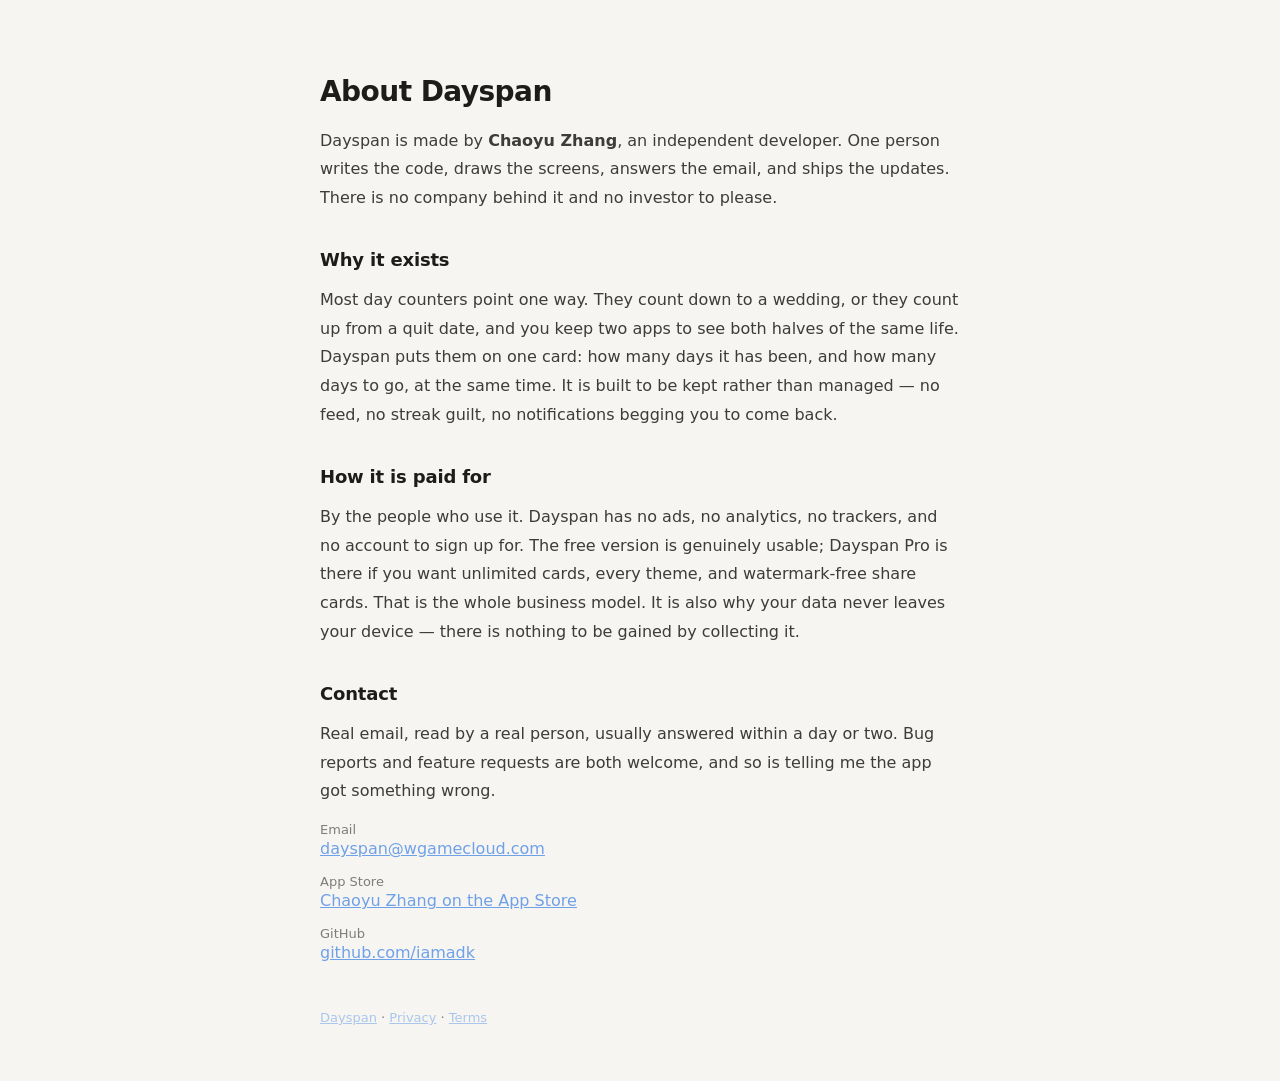
==== about/index.html @ b35eb451 "新增 /terms/ 与 /about/ 两页，联系方式统一为域名邮箱 Tier 2 达标：自有 ToS 页、真实姓名 + 可核实渠道、域名邮箱。 四页互相加页脚导航。  Co-Authored-By" ====
<!DOCTYPE html>
<html lang="en">
<head>
<meta charset="utf-8">
<meta name="viewport" content="width=device-width, initial-scale=1">
<title>Dayspan — About</title>
<style>
:root{--bg:#F6F5F1;--ink:#1D1C19;--warm:#E8956B;--cool:#6FA1E8}
@media(prefers-color-scheme:dark){:root{--bg:#0D0E12;--ink:#F2F1EC}}
body{margin:0;background:var(--bg);color:var(--ink);font-family:-apple-system,system-ui,sans-serif}
main{max-width:640px;margin:0 auto;padding:56px 24px}
h1{font-size:28px;letter-spacing:-.02em}
h2{font-size:18px;margin-top:36px;letter-spacing:-.01em}
p,li{line-height:1.8;opacity:.85;font-size:16px}
a{color:var(--cool)}
dl{margin:0}
dt{font-size:13px;opacity:.55;margin-top:16px}
dd{margin:2px 0 0;font-size:16px}
footer{margin-top:48px;font-size:13px;opacity:.55}
</style>
</head>
<body>
<main>
<h1>About Dayspan</h1>

<p>Dayspan is made by <strong>Chaoyu Zhang</strong>, an independent developer. One person writes the code, draws the screens, answers the email, and ships the updates. There is no company behind it and no investor to please.</p>

<h2>Why it exists</h2>
<p>Most day counters point one way. They count down to a wedding, or they count up from a quit date, and you keep two apps to see both halves of the same life. Dayspan puts them on one card: how many days it has been, and how many days to go, at the same time. It is built to be kept rather than managed — no feed, no streak guilt, no notifications begging you to come back.</p>

<h2>How it is paid for</h2>
<p>By the people who use it. Dayspan has no ads, no analytics, no trackers, and no account to sign up for. The free version is genuinely usable; Dayspan Pro is there if you want unlimited cards, every theme, and watermark-free share cards. That is the whole business model. It is also why your data never leaves your device — there is nothing to be gained by collecting it.</p>

<h2>Contact</h2>
<p>Real email, read by a real person, usually answered within a day or two. Bug reports and feature requests are both welcome, and so is telling me the app got something wrong.</p>
<dl>
<dt>Email</dt>
<dd><a href="mailto:dayspan@wgamecloud.com">dayspan@wgamecloud.com</a></dd>
<dt>App Store</dt>
<dd><a href="https://apps.apple.com/us/developer/id1516557905">Chaoyu Zhang on the App Store</a></dd>
<dt>GitHub</dt>
<dd><a href="https://github.com/iamadk">github.com/iamadk</a></dd>
</dl>

<footer><a href="../">Dayspan</a> · <a href="../privacy/">Privacy</a> · <a href="../terms/">Terms</a></footer>
</main>
</body>
</html>
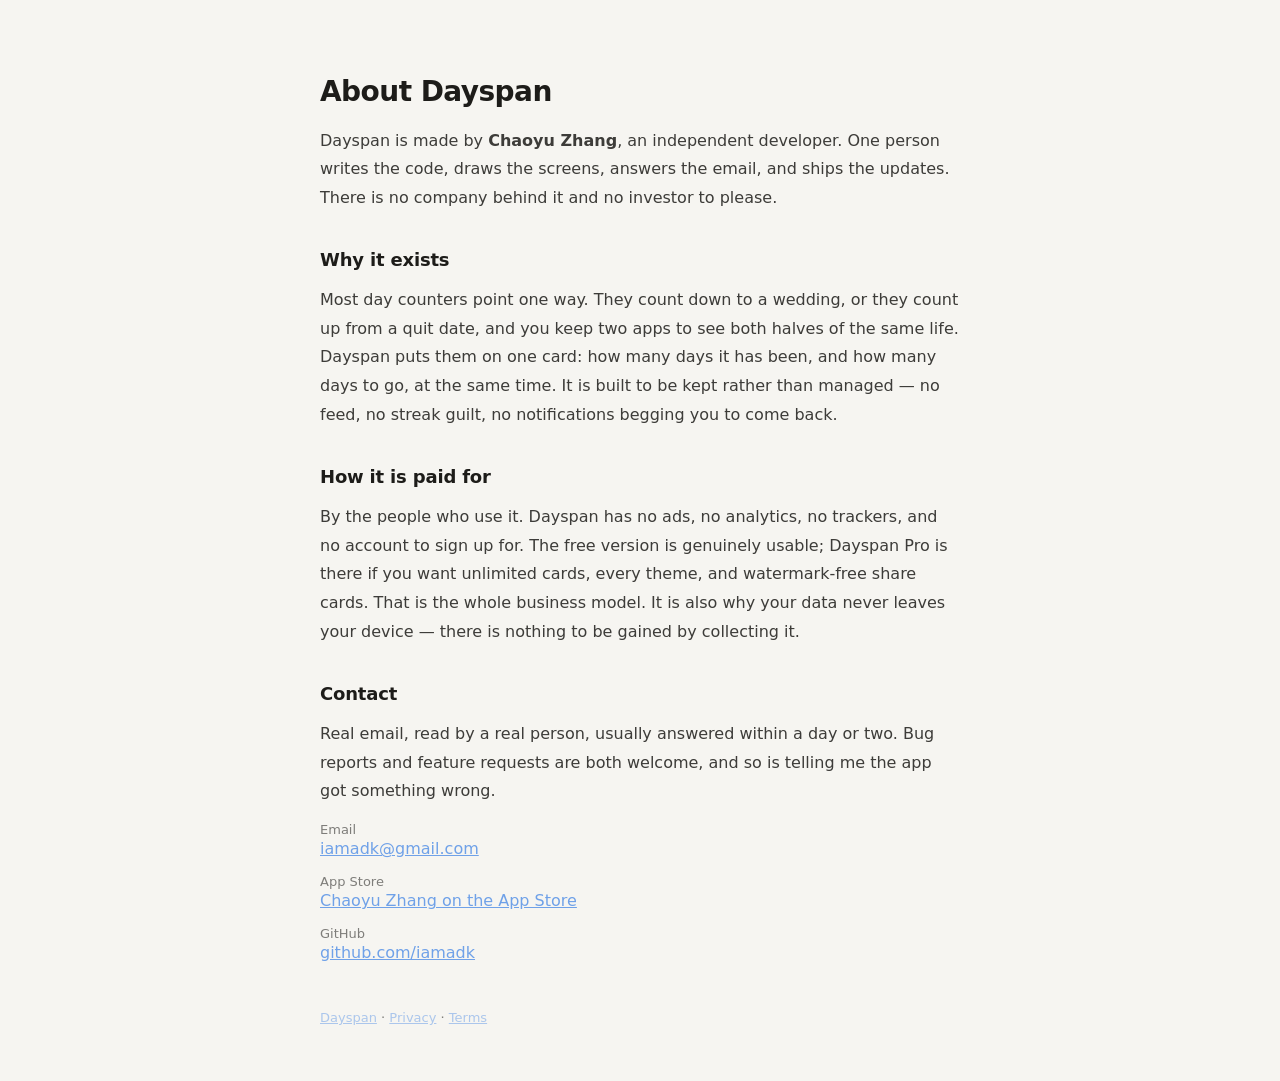
==== commit 4613378a: "联系方式改回 iamadk@gmail.com（域名邮箱 dayspan@ 尚未开通） Co-Authored-By: Claude Opus 5 (1M context) <noreply@anth" ====
--- a/about/index.html
+++ b/about/index.html
@@ -35,7 +35,7 @@
 <p>Real email, read by a real person, usually answered within a day or two. Bug reports and feature requests are both welcome, and so is telling me the app got something wrong.</p>
 <dl>
 <dt>Email</dt>
-<dd><a href="mailto:dayspan@wgamecloud.com">dayspan@wgamecloud.com</a></dd>
+<dd><a href="mailto:iamadk@gmail.com">iamadk@gmail.com</a></dd>
 <dt>App Store</dt>
 <dd><a href="https://apps.apple.com/us/developer/id1516557905">Chaoyu Zhang on the App Store</a></dd>
 <dt>GitHub</dt>
